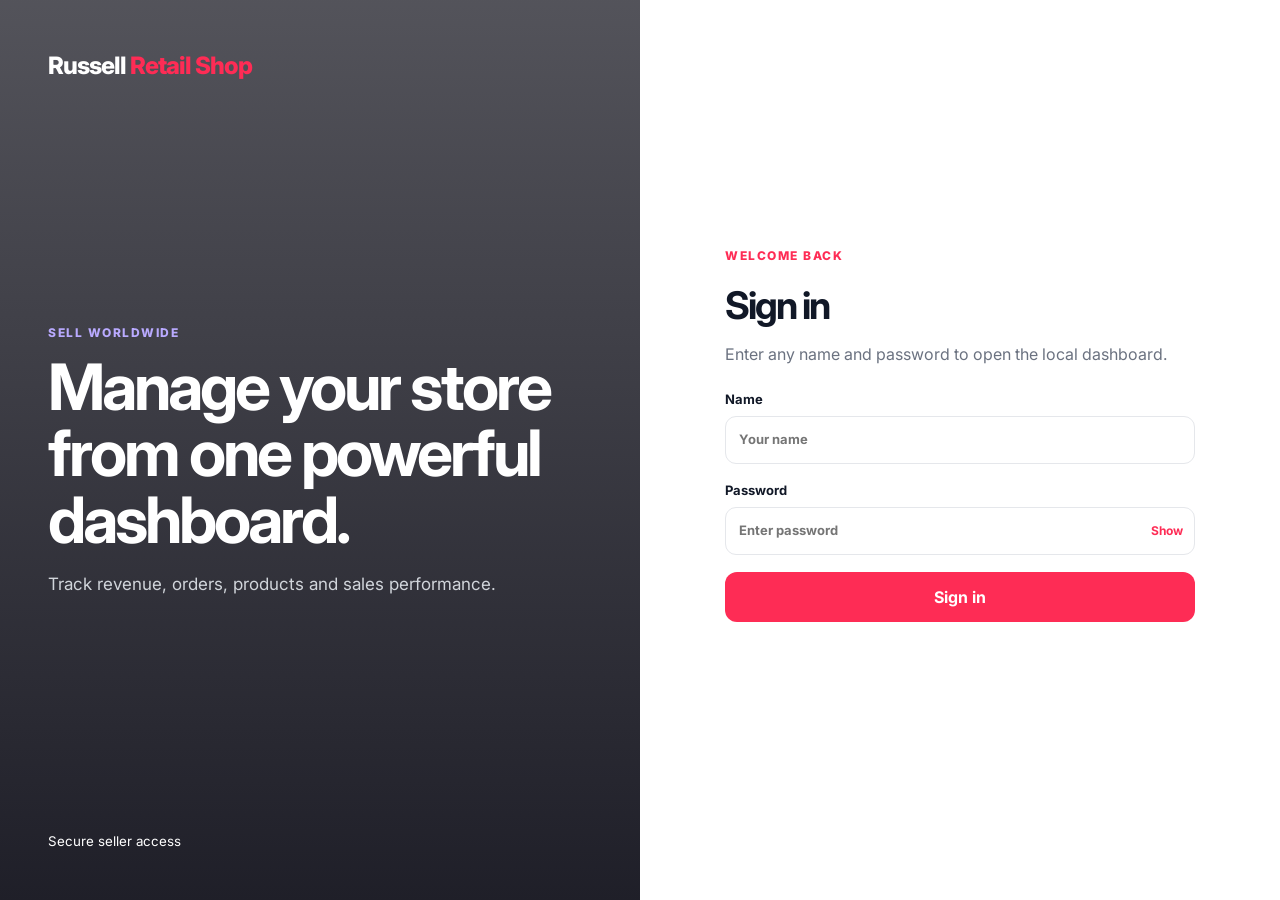
==== index.html @ dfdbfbf9 "Add files via upload" ====
<!DOCTYPE html>
<html lang="en">
<head>
  <meta charset="UTF-8" />
  <meta name="viewport" content="width=device-width, initial-scale=1.0" />
  <title>Login | Russell Retail Shop</title>
  <link rel="preconnect" href="https://fonts.googleapis.com">
  <link rel="preconnect" href="https://fonts.gstatic.com" crossorigin>
  <link href="https://fonts.googleapis.com/css2?family=Inter:wght@400;500;600;700;800&display=swap" rel="stylesheet">
  <link rel="stylesheet" href="styles.css" />
</head>
<body class="auth-page">
  <main class="auth-layout">
    <section class="auth-visual">
      <a href="index.html" class="logo logo-light">Russell <span>Retail Shop</span></a>
      <div>
        <span class="eyebrow eyebrow-light">SELL WORLDWIDE</span>
        <h1>Manage your store from one powerful dashboard.</h1>
        <p>Track revenue, orders, products and sales performance.</p>
      </div>
      <small>Secure seller access</small>
    </section>

    <section class="auth-form-wrap">
      <div class="auth-form-card">
        <div class="auth-heading">
          <span class="eyebrow">WELCOME BACK</span>
          <h2>Sign in</h2>
          <p>Enter any name and password to open the local dashboard.</p>
        </div>

        <form id="loginForm" class="auth-form">
          <label>
            Name
            <input type="text" id="loginName" placeholder="Your name" required />
          </label>
          <label>
            Password
            <div class="password-wrap">
              <input type="password" id="loginPassword" placeholder="Enter password" required />
              <button type="button" id="togglePassword">Show</button>
            </div>
          </label>
          <button type="submit" class="btn btn-primary btn-block">Sign in</button>
          <p class="form-message" id="loginMessage"></p>
        </form>
      </div>
    </section>
  </main>

  <script>
    const form = document.getElementById('loginForm');
    const nameInput = document.getElementById('loginName');
    const passwordInput = document.getElementById('loginPassword');
    const message = document.getElementById('loginMessage');
    const toggle = document.getElementById('togglePassword');

    toggle.addEventListener('click', () => {
      const showing = passwordInput.type === 'text';
      passwordInput.type = showing ? 'password' : 'text';
      toggle.textContent = showing ? 'Show' : 'Hide';
    });

    form.addEventListener('submit', event => {
      event.preventDefault();
      const name = nameInput.value.trim();
      if (!name || !passwordInput.value) return;

      localStorage.setItem('russellDashboardLoggedIn', 'true');
      localStorage.setItem('russellDashboardUser', JSON.stringify({ name }));

      message.textContent = 'Login successful. Opening dashboard...';
      message.className = 'form-message success';
      setTimeout(() => window.location.href = 'dashboard.html', 300);
    });
  </script>
</body>
</html>
---- styles.css ----
* {
  box-sizing: border-box;
  margin: 0;
  padding: 0;
}

:root {
  --bg: #f7f8fa;
  --surface: #ffffff;
  --text: #111827;
  --muted: #6b7280;
  --line: #e5e7eb;
  --primary: #FE2C55;
  --primary-dark: #E81E40;
  --dark: #000000;
  --success: #0f9f6e;
  --danger: #dc4c64;
  --warning: #f59e0b;
  --radius: 18px;
  --shadow: 0 20px 50px rgba(17, 24, 39, 0.08);
}

.icon {
  display: inline-flex;
  align-items: center;
  justify-content: center;
}

.icon svg {
  width: 1em;
  height: 1em;
  display: block;
}

html {
  scroll-behavior: smooth;
}

body {
  font-family: "Inter", sans-serif;
  color: var(--text);
  background: var(--bg);
  line-height: 1.5;
}

button,
input,
select {
  font: inherit;
}

button,
a {
  -webkit-tap-highlight-color: transparent;
}

button {
  cursor: pointer;
}

a {
  color: inherit;
  text-decoration: none;
}

img {
  max-width: 100%;
  display: block;
}

.container {
  width: min(1180px, calc(100% - 40px));
  margin-inline: auto;
}

.topbar {
  min-height: 40px;
  padding: 8px max(20px, calc((100% - 1180px) / 2));
  display: flex;
  align-items: center;
  justify-content: space-between;
  background: var(--dark);
  color: #fff;
  font-size: 12px;
}

.topbar-actions {
  display: flex;
  gap: 8px;
}

.topbar select {
  background: transparent;
  color: #fff;
  border: 0;
  outline: none;
}

.topbar select option {
  color: #111827;
}

.site-header {
  position: sticky;
  top: 0;
  z-index: 30;
  background: rgba(255,255,255,.96);
  backdrop-filter: blur(12px);
  border-bottom: 1px solid rgba(229,231,235,.8);
}

.navbar {
  min-height: 78px;
  display: flex;
  align-items: center;
  gap: 32px;
}

.logo {
  font-size: 24px;
  font-weight: 800;
  letter-spacing: -1px;
}

.logo span {
  color: var(--primary);
}

.nav-links {
  display: flex;
  align-items: center;
  gap: 28px;
  margin: auto;
}

.nav-links a {
  color: #4b5563;
  font-size: 14px;
  font-weight: 600;
  position: relative;
  padding: 8px 2px;
  transition: color .25s ease;
}

.nav-links a::after {
  content: "";
  position: absolute;
  left: 50%;
  bottom: 0;
  width: 0;
  height: 2px;
  border-radius: 99px;
  background: var(--primary);
  transform: translateX(-50%);
  transition: width .25s ease;
}

.nav-links a:hover,
.nav-links a.active {
  color: var(--primary);
}

.nav-links a:hover::after,
.nav-links a.active::after { width: 100%; }

.nav-section-reveal { animation: nav-section-reveal .55s ease both; }

@keyframes nav-section-reveal {
  from { opacity: .35; transform: translateY(18px); }
  to { opacity: 1; transform: translateY(0); }
}

@media (prefers-reduced-motion: reduce) {
  .nav-section-reveal { animation: none; }
}

.nav-actions {
  display: flex;
  align-items: center;
  gap: 12px;
}

.icon-btn,
.cart-btn,
.mobile-menu-btn {
  border: 0;
  background: transparent;
}

.icon-btn {
  font-size: 26px;
  display: flex;
  align-items: center;
  justify-content: center;
  width: 40px;
  height: 40px;
}

.icon-btn svg {
  width: 24px;
  height: 24px;
  stroke-width: 2;
}

.login-link {
  font-size: 14px;
  font-weight: 700;
}

.cart-btn {
  background: var(--text);
  color: #fff;
  padding: 10px 14px;
  border-radius: 10px;
  font-weight: 700;
}

.cart-btn span {
  background: var(--primary);
  padding: 2px 7px;
  border-radius: 999px;
  margin-left: 6px;
}

.user-section {
  display: flex;
  align-items: center;
}

.user-menu {
  position: relative;
}

.user-profile-btn {
  display: flex;
  align-items: center;
  gap: 10px;
  background: transparent;
  border: 2px solid var(--line);
  border-radius: 20px;
  padding: 8px 14px;
  cursor: pointer;
  transition: 0.25s ease;
  font-weight: 600;
  font-size: 14px;
}

.user-profile-btn:hover {
  border-color: var(--primary);
  color: var(--primary);
}

.user-avatar {
  display: flex;
  align-items: center;
  justify-content: center;
  width: 28px;
  height: 28px;
  border-radius: 50%;
  background: linear-gradient(135deg, #FE2C55, #E81E40);
  color: white;
  font-weight: 700;
  font-size: 12px;
}

.user-name {
  max-width: 100px;
  overflow: hidden;
  text-overflow: ellipsis;
  white-space: nowrap;
}

.user-dropdown {
  position: absolute;
  top: calc(100% + 8px);
  right: 0;
  background: white;
  border: 1px solid var(--line);
  border-radius: 12px;
  overflow: hidden;
  min-width: 160px;
  box-shadow: 0 10px 30px rgba(17, 24, 39, 0.1);
  display: none;
  z-index: 1000;
}

.user-dropdown.active {
  display: flex;
  flex-direction: column;
}

.user-link {
  padding: 12px 16px;
  color: var(--text);
  text-decoration: none;
  transition: 0.2s ease;
  border-bottom: 1px solid var(--line);
  font-size: 14px;
}

.user-link:last-child {
  border-bottom: none;
}

.user-link:hover {
  background: var(--bg);
  color: var(--primary);
}

.welcome-banner {
  background: linear-gradient(135deg, #FE2C55 0%, #E81E40 100%);
  padding: 16px 0;
  margin-bottom: 0;
  position: relative;
}

.welcome-content {
  display: flex;
  align-items: center;
  justify-content: space-between;
  gap: 20px;
}

.welcome-text {
  display: flex;
  align-items: center;
  gap: 16px;
  color: white;
}

.welcome-icon {
  font-size: 28px;
  display: flex;
  align-items: center;
}

.welcome-message {
  font-weight: 600;
  font-size: 16px;
  margin: 0;
}

.welcome-message strong {
  color: white;
}

.welcome-subtitle {
  font-size: 13px;
  opacity: 0.9;
  margin: 4px 0 0 0;
}

.welcome-close {
  background: rgba(255, 255, 255, 0.2);
  color: white;
  border: none;
  width: 32px;
  height: 32px;
  border-radius: 50%;
  cursor: pointer;
  font-size: 20px;
  transition: 0.2s ease;
  display: flex;
  align-items: center;
  justify-content: center;
  flex-shrink: 0;
}

.welcome-close:hover {
  background: rgba(255, 255, 255, 0.3);
}

.mobile-menu-btn {
  display: none;
  font-size: 24px;
  align-items: center;
  justify-content: center;
  width: 44px;
  height: 44px;
  color: var(--text);
  border-radius: 10px;
  cursor: pointer;
}

.mobile-menu-btn:hover,
.mobile-menu-btn:focus-visible {
  background: var(--surface-muted);
}

.mobile-menu-btn svg {
  width: 26px;
  height: 26px;
}

.search-panel {
  display: none;
  padding-bottom: 16px;
}

.search-panel.active {
  display: block;
}

.search-panel input {
  width: 100%;
  padding: 14px 16px;
  border: 1px solid var(--line);
  border-radius: 12px;
  outline: none;
}

.hero {
  padding: 72px 0;
  background:
    radial-gradient(circle at 15% 20%, rgba(91,61,245,.12), transparent 30%),
    linear-gradient(180deg, #fff, #f7f8fa);
}

.hero-grid {
  display: grid;
  grid-template-columns: 1fr .95fr;
  align-items: center;
  gap: 64px;
}

.eyebrow {
  display: inline-block;
  color: var(--primary);
  font-size: 12px;
  letter-spacing: 1.5px;
  font-weight: 800;
  margin-bottom: 12px;
}

.hero h1 {
  font-size: clamp(44px, 6vw, 72px);
  line-height: 1.02;
  letter-spacing: -4px;
  margin-bottom: 22px;
}

.hero-copy > p {
  color: var(--muted);
  font-size: 18px;
  max-width: 620px;
}

.hero-actions {
  display: flex;
  gap: 12px;
  margin: 30px 0;
}

.btn {
  border: 0;
  padding: 13px 18px;
  border-radius: 12px;
  font-weight: 700;
  display: inline-flex;
  justify-content: center;
  align-items: center;
}

.btn-primary {
  background: var(--primary);
  color: #fff;
}

.btn-primary:hover {
  background: var(--primary-dark);
}

.btn-secondary {
  background: #fff;
  border: 1px solid var(--line);
}

.btn-block {
  width: 100%;
}

.hero-stats {
  display: flex;
  gap: 32px;
  margin-top: 34px;
}

.hero-stats div {
  display: flex;
  flex-direction: column;
}

.hero-stats strong {
  font-size: 20px;
}

.hero-stats span {
  color: var(--muted);
  font-size: 12px;
}

.hero-card {
  position: relative;
  border-radius: 28px;
  overflow: hidden;
  box-shadow: var(--shadow);
  min-height: 520px;
  background: #ddd;
}

.hero-card img {
  width: 100%;
  height: 100%;
  min-height: 520px;
  object-fit: cover;
}

.hero-badge {
  position: absolute;
  top: 20px;
  left: 20px;
  z-index: 2;
  background: #fff;
  padding: 10px 14px;
  border-radius: 999px;
  font-size: 13px;
  font-weight: 800;
}

.floating-card {
  position: absolute;
  right: 20px;
  bottom: 20px;
  background: rgba(17,17,27,.9);
  backdrop-filter: blur(10px);
  color: #fff;
  border-radius: 16px;
  padding: 14px 18px;
  display: flex;
  flex-direction: column;
}

.floating-card span {
  color: #d1d5db;
  font-size: 11px;
}

.trust-strip {
  background: #fff;
  border-block: 1px solid var(--line);
}

.trust-grid {
  display: grid;
  grid-template-columns: repeat(4,1fr);
}

.trust-grid > div {
  padding: 28px 20px;
  display: grid;
  grid-template-columns: auto 1fr;
  column-gap: 12px;
}

.trust-grid > div:not(:last-child) {
  border-right: 1px solid var(--line);
}

.trust-grid span {
  grid-row: span 2;
  font-size: 22px;
  color: var(--primary);
}

.trust-grid strong {
  font-size: 14px;
}

.trust-grid small {
  color: var(--muted);
}

.section {
  padding-block: 84px;
}

.section-heading {
  display: flex;
  justify-content: space-between;
  align-items: end;
  gap: 30px;
  margin-bottom: 34px;
}

.section-heading h2,
.section-heading h1,
.newsletter h2 {
  font-size: clamp(30px,4vw,44px);
  letter-spacing: -2px;
}

.section-heading > p {
  color: var(--muted);
  max-width: 480px;
}

.category-grid {
  display: grid;
  grid-template-columns: repeat(auto-fit, minmax(200px, 1fr));
  gap: 16px;
}

.category-card {
  border: 1px solid var(--line);
  background: #fff;
  padding: 26px;
  border-radius: var(--radius);
  text-align: left;
  transition: .25s ease;
}

.category-card:hover {
  transform: translateY(-5px);
  border-color: var(--primary);
  box-shadow: var(--shadow);
}

.category-icon {
  display: grid;
  place-items: center;
  width: 50px;
  height: 50px;
  background: #f1efff;
  border-radius: 14px;
  font-size: 24px;
  margin-bottom: 18px;
}

.category-icon svg {
  width: 28px;
  height: 28px;
  color: var(--primary);
  stroke-width: 1.5;
}

.category-card strong,
.category-card small {
  display: block;
}

.category-card small {
  color: var(--muted);
  margin-top: 4px;
}

.products-section {
  background: #fff;
}

.seller-showcase {
  background: #f7f8fa;
}

.resale-showcase {
  background: #fff4f7;
}

.seller-grid {
  display: grid;
  grid-template-columns: repeat(6, 1fr);
  gap: 14px;
}

.seller-card {
  background: #fff;
  border: 1px solid var(--line);
  border-radius: 16px;
  padding: 18px 14px;
  text-align: center;
}

.seller-rank {
  display: inline-grid;
  place-items: center;
  width: 27px;
  height: 27px;
  border-radius: 50%;
  background: #f1efff;
  color: var(--primary);
  font-size: 11px;
  font-weight: 800;
}

.seller-avatar {
  display: grid;
  place-items: center;
  width: 52px;
  height: 52px;
  margin: 10px auto;
  border-radius: 50%;
  background: var(--text);
  color: #fff;
  font-size: 17px;
  font-weight: 800;
}

.seller-card strong,
.seller-card small {
  display: block;
}

.seller-card small {
  color: var(--muted);
  margin-top: 5px;
  font-size: 11px;
}

.seller-card b {
  display: block;
  color: var(--primary);
  font-size: 14px;
  margin-top: 9px;
}

@media (max-width: 980px) {
  .seller-grid { grid-template-columns: repeat(3, 1fr); }
}

@media (max-width: 560px) {
  .seller-grid { grid-template-columns: repeat(2, 1fr); }
}

.filter-row {
  display: flex;
  flex-wrap: wrap;
  gap: 8px;
}

.filter-btn {
  border: 1px solid var(--line);
  background: #fff;
  border-radius: 999px;
  padding: 8px 12px;
  font-size: 12px;
  font-weight: 700;
}

.filter-btn.active {
  background: var(--text);
  color: #fff;
  border-color: var(--text);
}

.product-grid {
  display: grid;
  grid-template-columns: repeat(4,1fr);
  gap: 22px;
}

.product-card {
  background: #fff;
  border: 1px solid var(--line);
  border-radius: 18px;
  overflow: hidden;
  transition: .25s ease;
}

.product-card:hover {
  transform: translateY(-4px);
  box-shadow: var(--shadow);
}

.product-image {
  aspect-ratio: 1 / .85;
  background: #f3f4f6;
  position: relative;
  overflow: hidden;
}

.product-image img {
  width: 100%;
  height: 100%;
  object-fit: contain;
  padding: 10px;
}

.product-badge {
  position: absolute;
  left: 12px;
  top: 12px;
  background: var(--primary);
  color: #fff;
  padding: 5px 9px;
  border-radius: 999px;
  font-size: 10px;
  font-weight: 800;
}

.wishlist-btn {
  position: absolute;
  right: 12px;
  top: 12px;
  width: 34px;
  height: 34px;
  border-radius: 50%;
  border: 0;
  background: rgba(255,255,255,.92);
  font-size: 17px;
}

.product-content {
  padding: 18px;
}

.product-category {
  color: var(--primary);
  text-transform: uppercase;
  font-size: 10px;
  font-weight: 800;
  letter-spacing: 1px;
}

.product-content h3 {
  margin: 7px 0;
  font-size: 16px;
}

.rating {
  color: var(--warning);
  font-size: 13px;
}

.rating span {
  color: var(--muted);
}

.product-bottom {
  display: flex;
  align-items: center;
  justify-content: space-between;
  margin-top: 14px;
}

.product-price {
  font-size: 18px;
  font-weight: 800;
}

.product-price del, .details-price del { color: var(--muted); font-size: .78em; font-weight: 500; margin-right: 4px; }
.product-price strong, .details-price { color: #16834b; }

.add-cart-btn {
  border: 0;
  background: var(--text);
  color: #fff;
  width: 38px;
  height: 38px;
  border-radius: 11px;
  font-size: 20px;
}

.empty-state {
  display: none;
  text-align: center;
  padding: 60px 20px;
}

.empty-state p {
  color: var(--muted);
}

.details-card { position: relative; max-width: 760px; }
.details-close { position: absolute; right: 18px; top: 12px; border: 0; background: #fff; font-size: 30px; z-index: 1; }
#productDetailsContent { display: grid; grid-template-columns: 1fr 1fr; gap: 26px; align-items: center; }
.details-image { width: 100%; aspect-ratio: 1; object-fit: contain; padding: 10px; background: #f3f4f6; border-radius: 14px; }
.details-copy h2 { margin: 8px 0; }
.details-copy p { color: var(--muted); line-height: 1.6; }
.details-price { display: block; font-size: 24px; margin: 18px 0 8px; }
.bulk-note { font-size: 13px; color: var(--primary) !important; font-weight: 700; }
.quantity-label { display: grid; gap: 7px; font-weight: 700; margin: 18px 0; }
.quantity-label input { width: 100%; padding: 12px; border: 1px solid var(--line); border-radius: 10px; font: inherit; }

.promo-grid {
  display: grid;
  grid-template-columns: repeat(auto-fit, minmax(300px, 1fr));
  gap: 22px;
}

.promo-card {
  min-height: 300px;
  border-radius: 26px;
  padding: 42px;
  display: flex;
  align-items: center;
  overflow: hidden;
  position: relative;
}

.promo-card span {
  font-size: 11px;
  letter-spacing: 1px;
  font-weight: 800;
}

.promo-card h3 {
  font-size: 32px;
  margin: 12px 0;
}

.promo-card p {
  max-width: 390px;
  margin-bottom: 18px;
}

.promo-card a {
  font-weight: 800;
}

.promo-dark {
  color: #fff;
  background:
    linear-gradient(90deg,rgba(17,17,27,.98),rgba(17,17,27,.65)),
    url("https://images.unsplash.com/photo-1498049794561-7780e7231661?auto=format&fit=crop&w=1000&q=80") center/cover;
}

.promo-light {
  background:
    linear-gradient(90deg,rgba(255,244,248,.98),rgba(255,244,248,.5)),
    url("https://images.unsplash.com/photo-1596462502278-27bfdc403348?auto=format&fit=crop&w=1000&q=80") center/cover;
}

.newsletter {
  background: var(--dark);
  color: #fff;
  border-radius: 28px;
  padding: 54px;
  display: flex;
  justify-content: space-between;
  align-items: center;
  gap: 40px;
}

.newsletter p {
  color: #c4c7cf;
  margin-top: 10px;
}

.newsletter form {
  display: flex;
  gap: 10px;
  width: min(480px,100%);
}

.newsletter input {
  flex: 1;
  min-width: 0;
  border: 0;
  border-radius: 12px;
  padding: 14px;
  outline: none;
}

.footer {
  background: #fff;
  border-top: 1px solid var(--line);
  padding: 60px 0 24px;
}

.footer-grid {
  display: grid;
  grid-template-columns: 1.7fr repeat(3,1fr);
  gap: 40px;
}

.footer-logo {
  display: inline-block;
  margin-bottom: 10px;
}

.footer p {
  color: var(--muted);
}

.footer h4 {
  margin-bottom: 14px;
}

.footer-grid div:not(:first-child) {
  display: flex;
  flex-direction: column;
  gap: 10px;
  font-size: 14px;
  color: var(--muted);
}

.footer-bottom {
  margin-top: 48px;
  padding-top: 20px;
  border-top: 1px solid var(--line);
  display: flex;
  justify-content: space-between;
  font-size: 13px;
}

.cart-drawer {
  position: fixed;
  right: -430px;
  top: 0;
  width: min(420px,100%);
  height: 100dvh;
  background: #fff;
  z-index: 60;
  box-shadow: -20px 0 60px rgba(0,0,0,.15);
  display: flex;
  flex-direction: column;
  transition: .3s ease;
}

.cart-drawer.active {
  right: 0;
}

.overlay,
.dashboard-overlay {
  position: fixed;
  inset: 0;
  background: rgba(17,24,39,.46);
  z-index: 50;
  display: none;
}

.overlay.active,
.dashboard-overlay.active {
  display: block;
}

.cart-header,
.cart-footer {
  padding: 22px;
  border-bottom: 1px solid var(--line);
}

.cart-header {
  display: flex;
  justify-content: space-between;
}

.cart-header p {
  color: var(--muted);
  font-size: 13px;
}

.close-btn {
  border: 0;
  background: transparent;
  font-size: 30px;
}

.cart-items {
  flex: 1;
  overflow: auto;
  padding: 18px;
}

.cart-item {
  display: grid;
  grid-template-columns: 68px 1fr auto;
  gap: 12px;
  padding: 12px 0;
  border-bottom: 1px solid var(--line);
}

.cart-item img {
  width: 68px;
  height: 68px;
  border-radius: 10px;
  object-fit: contain;
  background: #f3f4f6;
}

.cart-item h4 {
  font-size: 13px;
}

.cart-item small {
  color: var(--muted);
}

.qty-controls {
  display: flex;
  gap: 7px;
  align-items: center;
  margin-top: 7px;
}

.qty-controls button {
  width: 24px;
  height: 24px;
  border: 1px solid var(--line);
  background: #fff;
  border-radius: 6px;
}

.remove-item {
  border: 0;
  background: transparent;
  color: var(--danger);
  font-size: 12px;
}

.cart-total {
  display: flex;
  justify-content: space-between;
  margin-bottom: 14px;
}

.empty-cart {
  text-align: center;
  padding: 60px 10px;
  color: var(--muted);
}

.toast {
  position: fixed;
  bottom: 24px;
  left: 50%;
  transform: translate(-50%,30px);
  opacity: 0;
  background: var(--dark);
  color: #fff;
  padding: 12px 18px;
  border-radius: 12px;
  z-index: 100;
  transition: .25s;
  pointer-events: none;
  font-size: 13px;
}

.toast.show {
  opacity: 1;
  transform: translate(-50%,0);
}

.toast.checkout-toast {
  width: min(92vw, 520px);
  padding: 18px 24px;
  border: 2px solid #fff;
  background: #a62b1f;
  box-shadow: 0 14px 36px rgba(103, 19, 13, .35);
  font-size: 16px;
  font-weight: 800;
  line-height: 1.45;
  text-align: center;
}

/* Auth */
.auth-page {
  background: #fff;
}

.auth-layout {
  min-height: 100dvh;
  display: grid;
  grid-template-columns: 1fr 1fr;
}

.auth-visual {
  padding: 48px;
  background:
    linear-gradient(180deg,rgba(17,17,27,.72),rgba(17,17,27,.94)),
    url("https://images.unsplash.com/photo-1556742049-0cfed4f6a45d?auto=format&fit=crop&w=1200&q=80") center/cover;
  color: #fff;
  display: flex;
  flex-direction: column;
  justify-content: space-between;
}

.logo-light {
  color: #fff;
}

.eyebrow-light {
  color: #b9aaff;
}

.auth-visual h1 {
  font-size: clamp(40px,5vw,68px);
  max-width: 650px;
  line-height: 1.04;
  letter-spacing: -3px;
}

.auth-visual p {
  color: #d1d5db;
  max-width: 580px;
  margin-top: 18px;
  font-size: 17px;
}

.auth-form-wrap {
  display: grid;
  place-items: center;
  padding: 40px;
}

.auth-form-card {
  width: min(470px,100%);
}

.back-link {
  color: var(--muted);
  font-size: 13px;
  font-weight: 600;
}

.auth-tabs {
  display: flex;
  gap: 8px;
  margin-bottom: 32px;
  border-bottom: 2px solid var(--line);
}

.auth-tab {
  flex: 1;
  padding: 14px 0;
  border: none;
  background: transparent;
  color: var(--muted);
  font-weight: 600;
  font-size: 14px;
  cursor: pointer;
  border-bottom: 3px solid transparent;
  margin-bottom: -2px;
  transition: 0.25s ease;
}

.auth-tab.active {
  color: var(--primary);
  border-bottom-color: var(--primary);
}

.auth-tab:hover:not(.active) {
  color: var(--text);
}

.auth-tab-content {
  display: none;
}

.auth-tab-content.active {
  display: block;
  animation: fadeIn 0.3s ease;
}

@keyframes fadeIn {
  from {
    opacity: 0;
    transform: translateY(-10px);
  }
  to {
    opacity: 1;
    transform: translateY(0);
  }
}

.auth-heading {
  margin: 0 0 24px;
}

.auth-heading h2 {
  font-size: 38px;
  letter-spacing: -2px;
}

.auth-heading p {
  color: var(--muted);
  margin-top: 8px;
}

.demo-box {
  background: #f1efff;
  border: 1px solid #dcd5ff;
  border-radius: 14px;
  padding: 14px;
  display: flex;
  flex-direction: column;
  color: #4c3aa8;
  margin-bottom: 22px;
  font-size: 13px;
}

.auth-form {
  display: grid;
  gap: 17px;
}

.auth-form label,
.modal-form label {
  display: grid;
  gap: 7px;
  font-size: 13px;
  font-weight: 700;
}

.auth-form input,
.modal-form input,
.modal-form select,
.toolbar-actions select {
  width: 100%;
  border: 1px solid var(--line);
  border-radius: 11px;
  padding: 13px;
  outline: none;
  background: #fff;
}

.password-wrap {
  position: relative;
}

.password-wrap button {
  position: absolute;
  right: 12px;
  top: 50%;
  transform: translateY(-50%);
  border: 0;
  background: transparent;
  color: var(--primary);
  font-size: 12px;
  font-weight: 700;
}

.form-row {
  display: flex;
  justify-content: space-between;
  font-size: 12px;
}

.checkbox-label {
  display: flex !important;
  grid-template-columns: auto 1fr;
  align-items: center;
}

.checkbox-label input {
  width: auto;
}

.form-row a {
  color: var(--primary);
  font-weight: 700;
}

.form-message {
  text-align: center;
  min-height: 20px;
  font-size: 13px;
}

.form-message.success { color: var(--success); }
.form-message.error { color: var(--danger); }

/* Dashboard */
.dashboard-body {
  background: #f4f5f7;
  overflow-x: hidden;
}

.dashboard-shell {
  min-height: 100dvh;
}

.sidebar {
  position: fixed;
  inset: 0 auto 0 0;
  width: 270px;
  background: var(--dark);
  color: #fff;
  padding: 26px 18px;
  display: flex;
  flex-direction: column;
  z-index: 70;
}

.sidebar-top {
  display: flex;
  align-items: center;
  justify-content: space-between;
  padding: 0 10px 24px;
}

.sidebar-close {
  display: none;
  border: 0;
  background: transparent;
  color: #fff;
  font-size: 26px;
}

.sidebar-nav {
  display: grid;
  gap: 6px;
}

.sidebar-nav a {
  display: flex;
  align-items: center;
  gap: 12px;
  padding: 12px 14px;
  border-radius: 11px;
  color: #b7bbc5;
  font-size: 14px;
  font-weight: 600;
}

.sidebar-nav a:hover,
.sidebar-nav a.active {
  background: #272735;
  color: #fff;
}

.sidebar-nav a span {
  font-size: 17px;
  display: flex;
  align-items: center;
  justify-content: center;
  width: 24px;
  height: 24px;
}

.sidebar-nav a span svg {
  width: 20px;
  height: 20px;
  stroke-width: 1.5;
}

.sidebar-nav a small {
  margin-left: auto;
  background: var(--primary);
  color: #fff;
  border-radius: 999px;
  padding: 2px 7px;
}

.sidebar-promo {
  margin-top: auto;
  background: linear-gradient(145deg,#4d32d5,#765cfb);
  padding: 18px;
  border-radius: 16px;
}

.sidebar-promo p {
  color: #ded8ff;
  font-size: 12px;
  margin: 8px 0 14px;
}

.sidebar-promo button {
  border: 0;
  background: #fff;
  color: var(--primary);
  border-radius: 8px;
  padding: 8px 10px;
  font-weight: 700;
  font-size: 12px;
}

.logout-btn {
  border: 0;
  background: transparent;
  color: #b7bbc5;
  text-align: left;
  padding: 18px 12px 0;
  font-weight: 600;
  display: flex;
  align-items: center;
  gap: 8px;
}

.logout-btn svg {
  width: 20px;
  height: 20px;
  stroke-width: 1.5;
}

.dashboard-main {
  margin-left: 270px;
}

.dashboard-header {
  height: 84px;
  padding: 0 30px;
  border-bottom: 1px solid var(--line);
  background: #fff;
  display: flex;
  align-items: center;
  justify-content: space-between;
  position: sticky;
  top: 0;
  z-index: 20;
}

.header-left {
  display: flex;
  align-items: center;
  gap: 15px;
}

.header-left h1 {
  font-size: 20px;
}

.header-left p {
  color: var(--muted);
  font-size: 12px;
}

.sidebar-toggle {
  display: none;
  border: 0;
  background: transparent;
  font-size: 24px;
  padding: 8px;
  width: 40px;
  height: 40px;
  align-items: center;
  justify-content: center;
}

.sidebar-toggle svg {
  width: 24px;
  height: 24px;
  stroke-width: 2;
}

.dashboard-actions {
  display: flex;
  align-items: center;
  gap: 20px;
  position: relative;
}

.notification-btn {
  border: 1px solid var(--line);
  background: #fff;
  width: 40px;
  height: 40px;
  border-radius: 11px;
  position: relative;
  display: flex;
  align-items: center;
  justify-content: center;
}

.notification-btn svg {
  width: 20px;
  height: 20px;
  color: var(--text);
  stroke-width: 2;
}

.notification-btn span {
  width: 7px;
  height: 7px;
  border-radius: 50%;
  background: var(--danger);
  position: absolute;
  right: 8px;
  top: 7px;
}

.notifications-panel {
  background: #fff;
  border: 1px solid var(--line);
  border-radius: 14px;
  box-shadow: 0 16px 34px rgba(15, 23, 42, .14);
  padding: 16px;
  position: absolute;
  right: 74px;
  top: 58px;
  width: 300px;
  z-index: 20;
}

.notification-item {
  border-top: 1px solid var(--line);
  margin-top: 12px;
  padding-top: 12px;
}

.notification-item.unread {
  border-left: 3px solid var(--primary);
  padding-left: 9px;
}

.notification-item p,
.notification-item small,
.notification-empty {
  color: var(--muted);
  display: block;
  font-size: 12px;
  margin: 4px 0 0;
}

.profile-chip {
  display: flex;
  align-items: center;
  gap: 10px;
}

.avatar {
  width: 40px;
  height: 40px;
  border-radius: 12px;
  background: #e6e0ff;
  color: var(--primary);
  display: grid;
  place-items: center;
  font-weight: 800;
}

.profile-chip div:last-child {
  display: flex;
  flex-direction: column;
}

.profile-chip strong {
  font-size: 13px;
}

.profile-chip small {
  color: var(--muted);
}

.dashboard-content {
  padding: 30px;
}

.dashboard-toolbar {
  display: flex;
  justify-content: space-between;
  align-items: end;
  margin-bottom: 24px;
}

.dashboard-toolbar h2 {
  font-size: 30px;
  letter-spacing: -1px;
}

.toolbar-actions {
  display: flex;
  gap: 10px;
}

.toolbar-actions select {
  width: auto;
}

.metric-grid {
  display: grid;
  grid-template-columns: repeat(4,1fr);
  gap: 16px;
}

.metric-card,
.dashboard-card {
  background: #fff;
  border: 1px solid var(--line);
  border-radius: 16px;
}

.metric-card {
  padding: 20px;
}

.metric-top {
  display: flex;
  justify-content: space-between;
  align-items: center;
}

.metric-icon {
  width: 42px;
  height: 42px;
  display: grid;
  place-items: center;
  background: #f1efff;
  border-radius: 12px;
  font-size: 20px;
}

.metric-icon svg {
  width: 24px;
  height: 24px;
  color: var(--primary);
  stroke-width: 1.5;
}
  border-radius: 12px;
}

.metric-top small {
  font-weight: 800;
}

.positive { color: var(--success); }
.negative { color: var(--danger); }

.metric-card p {
  color: var(--muted);
  font-size: 13px;
  margin-top: 18px;
}

.metric-card h3 {
  font-size: 29px;
  letter-spacing: -1px;
  margin: 3px 0;
}

.metric-card > span {
  color: #9ca3af;
  font-size: 11px;
}

.dashboard-grid-main {
  display: grid;
  grid-template-columns: 1.6fr 1fr;
  gap: 16px;
  margin-top: 16px;
}

.metric-grid > *,
.dashboard-grid-main > *,
.dashboard-grid-bottom > * {
  min-width: 0;
}

.dashboard-card {
  padding: 20px;
}

.card-heading {
  display: flex;
  justify-content: space-between;
  align-items: start;
  margin-bottom: 20px;
}

.card-heading h3 {
  font-size: 16px;
}

.card-heading p {
  font-size: 12px;
  color: var(--muted);
}

.chart-legend {
  font-size: 11px;
  color: var(--muted);
  display: flex;
  align-items: center;
  gap: 7px;
}

.chart-legend span {
  width: 9px;
  height: 9px;
  border-radius: 50%;
  background: var(--primary);
}

.chart-wrap {
  display: grid;
  grid-template-columns: 40px 1fr;
  height: 260px;
}

.y-axis {
  display: flex;
  flex-direction: column;
  justify-content: space-between;
  color: #9ca3af;
  font-size: 10px;
  padding-bottom: 20px;
}

.bar-chart {
  display: flex;
  align-items: flex-end;
  justify-content: space-around;
  gap: 10px;
  border-left: 1px solid var(--line);
  border-bottom: 1px solid var(--line);
  padding: 20px 12px 0;
  background: repeating-linear-gradient(
    to bottom,
    transparent,
    transparent 58px,
    #f1f2f4 59px
  );
}

.bar-group {
  height: 100%;
  flex: 1;
  display: flex;
  flex-direction: column;
  justify-content: flex-end;
  align-items: center;
  gap: 8px;
}

.bar {
  width: min(32px,80%);
  background: linear-gradient(180deg,#765cfb,#4d32d5);
  border-radius: 8px 8px 2px 2px;
  transition: .3s;
}

.bar:hover {
  opacity: .8;
}

.bar-group small {
  font-size: 10px;
  color: var(--muted);
}

.country-list {
  display: grid;
  gap: 18px;
}

.country-row {
  display: grid;
  grid-template-columns: 1fr auto;
  align-items: center;
  gap: 16px;
}

.country-row > div {
  display: flex;
  align-items: center;
  gap: 10px;
}

.country-row > div:last-child {
  align-items: flex-end;
  flex-direction: column;
}

.country-row strong {
  font-size: 12px;
}

.country-row small {
  color: var(--muted);
  display: block;
  font-size: 10px;
}

.flag {
  font-size: 24px;
  align-items: center;
  display: inline-flex;
  height: 32px;
  justify-content: center;
  overflow: hidden;
  width: 42px;
}

.flag img {
  display: block;
  height: 28px;
  object-fit: cover;
  width: 42px;
}

.country-select-wrap {
  align-items: center;
  display: flex;
  gap: 7px;
}

.country-select-flag {
  border-radius: 3px;
  height: 20px;
  object-fit: cover;
  width: 30px;
}

.progress {
  width: 90px;
  height: 4px;
  background: #eee;
  border-radius: 999px;
  overflow: hidden;
}

.progress i {
  display: block;
  height: 100%;
  background: var(--primary);
}

.text-btn {
  border: 0;
  background: transparent;
  color: var(--primary);
  font-size: 12px;
  font-weight: 800;
}

.dashboard-grid-bottom {
  display: grid;
  grid-template-columns: 1.55fr .75fr;
  gap: 16px;
  margin-top: 16px;
}

.table-wrap {
  max-width: 100%;
  min-width: 0;
  overflow-x: auto;
  overscroll-behavior-x: contain;
  -webkit-overflow-scrolling: touch;
}

table {
  width: 100%;
  border-collapse: collapse;
  min-width: 700px;
}

th,
td {
  padding: 13px 10px;
  border-bottom: 1px solid var(--line);
  text-align: left;
  font-size: 12px;
}

th {
  color: var(--muted);
  font-size: 10px;
  text-transform: uppercase;
}

.status {
  padding: 5px 8px;
  border-radius: 999px;
  font-size: 10px;
  font-weight: 800;
}

.status.completed { color: #0f7f5e; background: #e7f8f2; }
.status.processing { color: #a25a00; background: #fff2dc; }
.status.shipped { color: #3858b8; background: #e9efff; }

.top-product {
  display: grid;
  grid-template-columns: 48px 1fr auto;
  gap: 10px;
  align-items: center;
  padding: 10px 0;
  border-bottom: 1px solid var(--line);
}

.top-product img {
  width: 48px;
  height: 48px;
  object-fit: cover;
  border-radius: 10px;
}

.top-product strong {
  font-size: 12px;
}

.top-product small {
  display: block;
  color: var(--muted);
  font-size: 10px;
}

.listing-action {
  min-width: 88px;
  min-height: 36px;
  border: 1px solid var(--line);
  border-radius: 8px;
  background: #fff;
  color: var(--text);
  cursor: pointer;
  display: inline-flex;
  align-items: center;
  justify-content: center;
  font-size: 11px;
  padding: 7px 9px;
  white-space: nowrap;
}

.listing-action-danger { color: #b42318; }

.analytics-panel {
  margin-top: 16px;
}

.analytics-period {
  color: rgb(79, 70, 229);
  background: rgb(238, 236, 255);
  border-radius: 999px;
  font-size: 11px;
  font-weight: 800;
  padding: 7px 10px;
}

.analytics-summary {
  display: grid;
  grid-template-columns: repeat(3, 1fr);
  gap: 12px;
  margin-bottom: 18px;
}

.analytics-summary > div {
  background: rgb(247, 248, 255);
  border: 1px solid rgb(226, 232, 255);
  border-radius: 12px;
  padding: 14px;
}

.analytics-summary span {
  color: rgb(100, 116, 139);
  display: block;
  font-size: 11px;
  font-weight: 700;
  margin-bottom: 5px;
}

.analytics-summary strong {
  color: rgb(30, 41, 59);
  font-size: 18px;
}

.line-chart-shell {
  background: linear-gradient(135deg, rgb(249, 250, 255), rgb(255, 255, 255));
  border: 1px solid rgb(226, 232, 255);
  border-radius: 14px;
  overflow: hidden;
  padding: 10px;
}

.analytics-line-chart {
  display: block;
  height: auto;
  min-height: 260px;
  width: 100%;
}

.analytics-grid-line {
  stroke: rgb(226, 232, 240);
  stroke-width: 1;
}

.analytics-axis-label {
  fill: rgb(100, 116, 139);
  font-family: Inter, sans-serif;
  font-size: 11px;
}

.analytics-area {
  fill: url(#analyticsAreaFill);
}

.analytics-trend-line {
  fill: none;
  stroke: rgb(79, 70, 229);
  stroke-linecap: round;
  stroke-linejoin: round;
  stroke-width: 4;
}

.analytics-point {
  fill: rgb(236, 72, 153);
  stroke: rgb(255, 255, 255);
  stroke-width: 3;
}

.modal {
  position: fixed;
  inset: 0;
  background: rgba(17,24,39,.5);
  z-index: 100;
  display: none;
  place-items: center;
  padding: 20px;
}

.modal.active {
  display: grid;
}

.modal-card {
  width: min(560px,100%);
  background: #fff;
  border-radius: 20px;
  padding: 24px;
}

.modal-header {
  display: flex;
  justify-content: space-between;
  align-items: start;
  margin-bottom: 22px;
}

.modal-header button {
  border: 0;
  background: transparent;
  font-size: 28px;
}

.modal-form {
  display: grid;
  gap: 16px;
}

.payment-card {
  max-width: 480px;
  max-height: min(720px, calc(100vh - 32px));
  overflow-y: auto;
}

.payment-summary {
  display: flex;
  justify-content: space-between;
  align-items: center;
  padding: 14px 16px;
  margin-bottom: 18px;
  border-radius: 12px;
  background: #f7f8fa;
}

.payment-summary strong {
  font-size: 20px;
}

.payment-note {
  margin: 0;
  color: var(--muted);
  font-size: 12px;
  line-height: 1.5;
}

.crypto-address-row { display: flex; gap: 8px; align-items: center; }
.crypto-address-row code { flex: 1; overflow: hidden; text-overflow: ellipsis; white-space: nowrap; padding: 11px 12px; border: 1px solid var(--line); border-radius: 10px; background: var(--surface-muted); }
.copy-address-btn { white-space: nowrap; }
.upload-preview { display: flex; align-items: center; gap: 10px; padding: 8px; border: 1px solid var(--line); border-radius: 10px; font-size: .85rem; }
.upload-preview img { width: 58px; height: 58px; object-fit: cover; border-radius: 7px; }

.form-grid {
  display: grid;
  grid-template-columns: 1fr 1fr;
  gap: 14px;
}

@media (max-width: 1050px) {
  .product-grid,
  .category-grid {
    grid-template-columns: repeat(3,1fr);
  }
  .metric-grid {
    grid-template-columns: repeat(2,1fr);
  }
  .dashboard-grid-main,
  .dashboard-grid-bottom {
    grid-template-columns: 1fr;
  }
}

@media (max-width: 600px) {
  #productDetailsContent { grid-template-columns: 1fr; }
  .details-image { max-height: 260px; }
}

@media (max-width: 820px) {
  .dashboard-main,
  .dashboard-header,
  .dashboard-content {
    min-width: 0;
    max-width: 100%;
  }

  .navbar {
    position: relative;
  }

  .mobile-menu-btn {
    display: flex;
    order: 2;
    margin-left: auto;
  }

  .nav-actions {
    order: 3;
  }

  .nav-links {
    display: none;
    position: absolute;
    z-index: 40;
    top: calc(100% + 6px);
    left: 0;
    right: 0;
    max-height: calc(100dvh - 90px);
    margin: 0;
    padding: 8px;
    border-radius: 14px;
    background: #fff;
    border: 1px solid var(--line);
    box-shadow: var(--shadow);
    flex-direction: column;
    align-items: flex-start;
    gap: 2px;
    overflow-y: auto;
  }

  .nav-links.active {
    display: flex;
  }

  .nav-links a {
    width: 100%;
    padding: 12px 14px;
    border-radius: 9px;
  }

  .nav-links a::after {
    display: none;
  }

  .nav-links a:hover,
  .nav-links a.active {
    background: var(--surface-muted);
  }

  .hero-grid,
  .promo-grid,
  .auth-layout {
    grid-template-columns: 1fr;
  }

  .hero-card,
  .hero-card img {
    min-height: 420px;
  }

  .trust-grid {
    grid-template-columns: repeat(2,1fr);
  }

  .trust-grid > div:nth-child(2) {
    border-right: 0;
  }

  .trust-grid > div:nth-child(-n+2) {
    border-bottom: 1px solid var(--line);
  }

  .newsletter {
    flex-direction: column;
    align-items: flex-start;
  }

  .auth-visual {
    min-height: 420px;
  }

  .sidebar {
    width: min(86vw, 320px);
    padding: 20px 16px;
    transform: translateX(-100%);
    transition: .3s;
    overflow-y: auto;
  }

  .sidebar.active {
    transform: translateX(0);
  }

  .sidebar-close {
    display: block;
  }

  .sidebar-toggle {
    display: flex;
  }

  .dashboard-main {
    margin-left: 0;
  }
}

@media (max-width: 650px) {
  .container {
    width: min(100% - 24px,1180px);
  }

  .topbar p {
    display: none;
  }

  .topbar {
    justify-content: flex-end;
  }

  .navbar {
    min-height: 64px;
    gap: 12px;
  }

  .logo {
    font-size: 21px;
  }

  .nav-actions {
    gap: 4px;
  }

  .cart-btn {
    padding: 9px 10px;
    font-size: 13px;
  }

  .cart-btn span {
    padding: 2px 6px;
    margin-left: 3px;
  }

  .login-link,
  .icon-btn {
    display: none;
  }

  .shop-now-link {
    display: none;
  }

  .hero {
    padding: 48px 0;
  }

  .hero h1 {
    letter-spacing: -2.5px;
  }

  .hero-actions,
  .newsletter form,
  .dashboard-toolbar,
  .toolbar-actions {
    flex-direction: column;
    align-items: stretch;
  }

  .hero-actions .btn {
    width: 100%;
  }

  .hero-stats {
    justify-content: space-between;
    gap: 14px;
  }

  .category-grid,
  .product-grid {
    grid-template-columns: repeat(2,1fr);
  }

  .category-card {
    padding: 18px;
  }

  .product-content {
    padding: 13px;
  }

  .section-heading {
    align-items: flex-start;
    flex-direction: column;
  }

  .promo-card,
  .newsletter {
    padding: 28px;
  }

  .footer-grid {
    grid-template-columns: 1fr 1fr;
  }

  .footer-bottom {
    flex-direction: column;
    gap: 10px;
  }

  .auth-form-wrap,
  .auth-visual {
    padding: 28px;
  }

  .auth-visual {
    min-height: 360px;
  }

  .auth-visual h1 {
    font-size: 40px;
  }

  .dashboard-header {
    height: 68px;
    padding: 0 12px;
  }

  .header-left {
    min-width: 0;
    gap: 8px;
  }

  .header-left > div {
    min-width: 0;
  }

  .header-left h1 {
    font-size: 16px;
    white-space: nowrap;
    overflow: hidden;
    text-overflow: ellipsis;
  }

  .sidebar-toggle {
    flex: 0 0 40px;
  }

  .dashboard-actions {
    flex: 0 0 auto;
    gap: 8px;
  }

  .avatar {
    width: 36px;
    height: 36px;
    border-radius: 10px;
  }

  .notifications-panel {
    top: 50px;
    right: 0;
    width: min(300px, calc(100vw - 24px));
  }

  .header-left p,
  .profile-chip div:last-child {
    display: none;
  }

  .dashboard-content {
    padding: 14px;
  }

  .dashboard-toolbar {
    gap: 16px;
    margin-bottom: 18px;
  }

  .dashboard-toolbar h2 {
    font-size: 26px;
  }

  .metric-card,
  .dashboard-card {
    padding: 16px;
  }

  .metric-card h3 {
    font-size: 25px;
  }

  .chart-wrap {
    grid-template-columns: 32px minmax(0, 1fr);
    height: 220px;
  }

  .bar-chart {
    gap: 4px;
    padding: 18px 6px 0;
  }

  .country-row {
    gap: 8px;
  }

  .progress {
    width: 72px;
  }

  .top-product {
    grid-template-columns: 44px minmax(0, 1fr) auto;
  }

  .top-product img {
    width: 44px;
    height: 44px;
  }

  .top-product > div {
    min-width: 0;
  }

  .top-product strong,
  .top-product small {
    overflow: hidden;
    text-overflow: ellipsis;
  }

  .modal {
    padding: 12px;
  }

  .modal-card {
    max-height: calc(100dvh - 24px);
    padding: 18px;
    overflow-y: auto;
  }

  .analytics-summary {
    grid-template-columns: repeat(2, 1fr);
  }

  .analytics-summary > div:last-child {
    grid-column: span 2;
  }

  .metric-grid {
    grid-template-columns: 1fr;
  }

  .form-grid {
    grid-template-columns: 1fr;
  }
}

@media (max-width: 420px) {
  .dashboard-header {
    padding: 0 10px;
  }

  .header-left h1 {
    font-size: 15px;
  }

  .dashboard-content {
    padding: 12px;
  }

  .dashboard-toolbar h2 {
    font-size: 23px;
  }

  .dashboard-card,
  .metric-card {
    padding: 14px;
    border-radius: 14px;
  }

  .card-heading {
    gap: 10px;
  }

  .chart-wrap {
    grid-template-columns: 28px minmax(0, 1fr);
    height: 200px;
  }

  .y-axis {
    font-size: 9px;
  }

  .bar-group small {
    font-size: 9px;
  }

  .top-product {
    grid-template-columns: 42px minmax(0, 1fr);
  }

  .top-product img {
    width: 42px;
    height: 42px;
  }

  .top-product > strong {
    grid-column: 2;
    justify-self: start;
  }

  .sidebar {
    width: min(90vw, 300px);
  }

  .analytics-summary {
    grid-template-columns: 1fr;
  }

  .analytics-summary > div:last-child {
    grid-column: auto;
  }

  .analytics-line-chart {
    min-height: 210px;
  }

  .category-grid,
  .product-grid {
    grid-template-columns: 1fr;
  }

  .trust-grid {
    grid-template-columns: 1fr;
  }

  .trust-grid > div {
    border-right: 0 !important;
    border-bottom: 1px solid var(--line);
  }

  .footer-grid {
    grid-template-columns: 1fr;
  }

  .welcome-content {
    flex-direction: column;
    align-items: flex-start;
    gap: 12px;
  }

  .welcome-text {
    gap: 12px;
  }

  .welcome-icon {
    font-size: 24px;
  }

  .welcome-message {
    font-size: 14px;
  }

  .welcome-subtitle {
    font-size: 12px;
  }

  .user-name {
    display: none;
  }

  .user-profile-btn {
    padding: 8px 12px;
  }
}
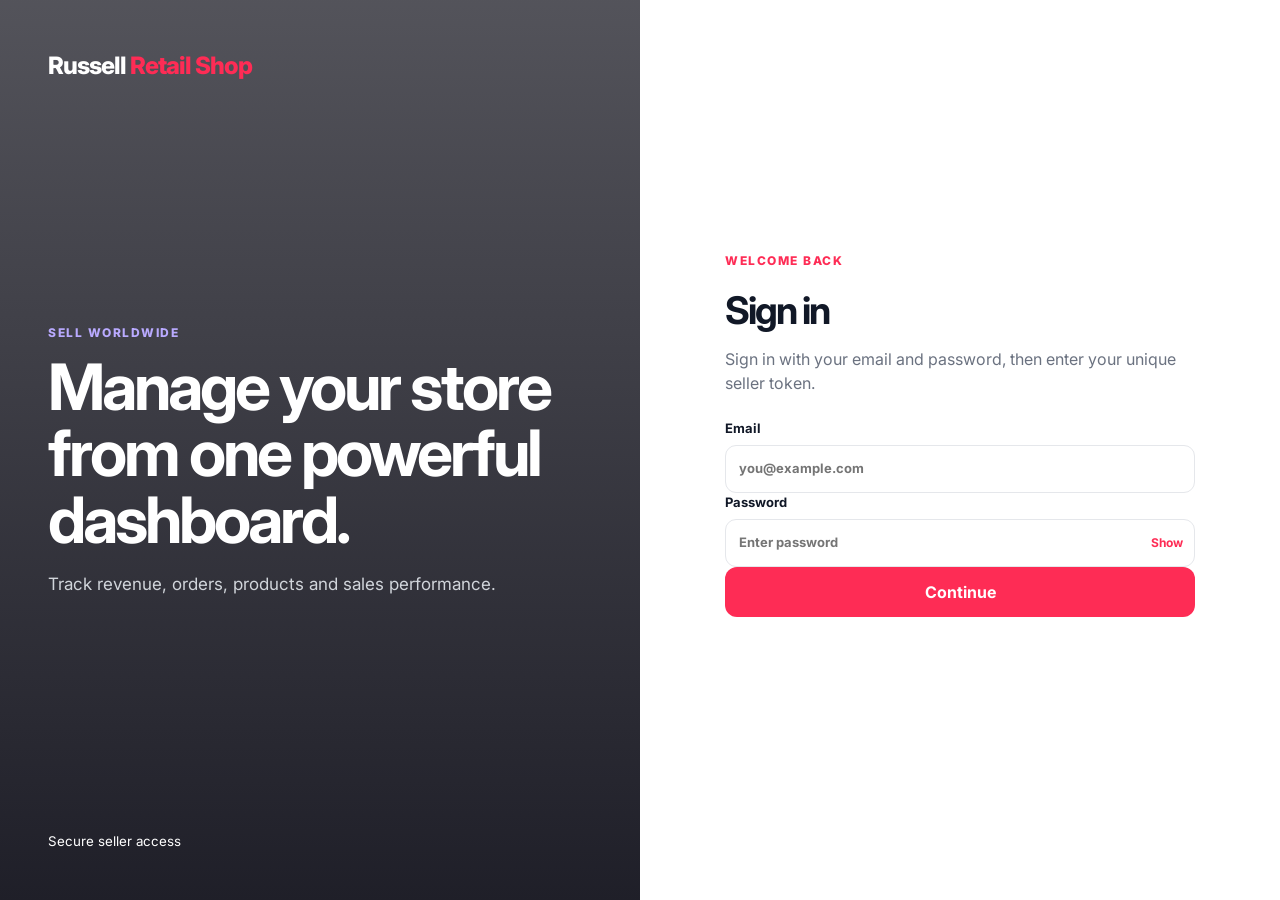
==== commit 7f93fa7b: "Add files via upload" ====
--- a/index.html
+++ b/index.html
@@ -26,13 +26,14 @@
         <div class="auth-heading">
           <span class="eyebrow">WELCOME BACK</span>
           <h2>Sign in</h2>
-          <p>Enter any name and password to open the local dashboard.</p>
+          <p>Sign in with your email and password, then enter your unique seller token.</p>
         </div>
 
         <form id="loginForm" class="auth-form">
+          <div id="credentialsStep">
           <label>
-            Name
-            <input type="text" id="loginName" placeholder="Your name" required />
+            Email
+            <input type="email" id="loginEmail" placeholder="you@example.com" required />
           </label>
           <label>
             Password
@@ -41,19 +42,32 @@
               <button type="button" id="togglePassword">Show</button>
             </div>
           </label>
+          <button type="button" class="btn btn-primary btn-block" id="continueToToken">Continue</button>
+          </div>
+          <div id="tokenStep" hidden>
+          <label>
+            Unique seller token
+            <input type="text" id="loginToken" placeholder="Contact admin for unique Token" autocomplete="one-time-code" />
+          </label>
           <button type="submit" class="btn btn-primary btn-block">Sign in</button>
+          <button type="button" class="text-btn" id="backToCredentials">Back</button>
+          </div>
           <p class="form-message" id="loginMessage"></p>
         </form>
       </div>
     </section>
   </main>
 
+  <script src="access-control.js"></script>
   <script>
     const form = document.getElementById('loginForm');
-    const nameInput = document.getElementById('loginName');
+    const emailInput = document.getElementById('loginEmail');
     const passwordInput = document.getElementById('loginPassword');
+    const tokenInput = document.getElementById('loginToken');
     const message = document.getElementById('loginMessage');
     const toggle = document.getElementById('togglePassword');
+    const credentialsStep = document.getElementById('credentialsStep');
+    const tokenStep = document.getElementById('tokenStep');
 
     toggle.addEventListener('click', () => {
       const showing = passwordInput.type === 'text';
@@ -61,13 +75,45 @@
       toggle.textContent = showing ? 'Show' : 'Hide';
     });
 
+    document.getElementById('continueToToken').addEventListener('click', () => {
+      if (!emailInput.value.trim() || !passwordInput.value) {
+        form.reportValidity();
+        return;
+      }
+      credentialsStep.hidden = true;
+      tokenStep.hidden = false;
+      tokenInput.required = true;
+      tokenInput.focus();
+      message.textContent = '';
+    });
+
+    document.getElementById('backToCredentials').addEventListener('click', () => {
+      tokenStep.hidden = true;
+      credentialsStep.hidden = false;
+      tokenInput.required = false;
+      message.textContent = '';
+    });
+
     form.addEventListener('submit', event => {
       event.preventDefault();
-      const name = nameInput.value.trim();
-      if (!name || !passwordInput.value) return;
+      const email = emailInput.value.trim();
+      const password = passwordInput.value;
+      const token = tokenInput.value.trim();
 
-      localStorage.setItem('russellDashboardLoggedIn', 'true');
-      localStorage.setItem('russellDashboardUser', JSON.stringify({ name }));
+      if (!email || !password || !token) {
+        message.textContent = 'Please enter your email, password, and token.';
+        message.className = 'form-message';
+        return;
+      }
+
+      const account = findSellerAccount(email, token);
+      if (!account) {
+        message.textContent = 'That email and token do not match an approved seller account.';
+        message.className = 'form-message';
+        return;
+      }
+
+      saveSellerSession(account);
 
       message.textContent = 'Login successful. Opening dashboard...';
       message.className = 'form-message success';
--- a/styles.css
+++ b/styles.css
@@ -2005,6 +2005,78 @@
 
 .analytics-panel {
   margin-top: 16px;
+}
+
+.payments-panel {
+  margin-top: 16px;
+}
+
+.payment-card-mini {
+  background: linear-gradient(135deg, #fff7f9 0%, #fff 100%);
+  border: 1px solid #ffe0e8;
+  border-radius: 16px;
+  padding: 20px;
+  display: grid;
+  gap: 14px;
+}
+
+.payment-brand {
+  display: flex;
+  align-items: center;
+  gap: 12px;
+}
+
+.payment-icon {
+  width: 44px;
+  height: 44px;
+  border-radius: 12px;
+  background: var(--primary);
+  color: #fff;
+  display: grid;
+  place-items: center;
+  font-weight: 800;
+  font-size: 22px;
+}
+
+.payment-brand strong {
+  font-size: 15px;
+}
+
+.payment-brand p {
+  font-size: 12px;
+  color: var(--muted);
+}
+
+.payment-details {
+  background: #fff;
+  border: 1px solid var(--line);
+  border-radius: 12px;
+  padding: 14px;
+  display: flex;
+  justify-content: space-between;
+  align-items: center;
+  gap: 10px;
+}
+
+.payment-details span {
+  color: var(--muted);
+  font-size: 12px;
+}
+
+.payment-details strong {
+  font-size: 16px;
+  color: var(--primary);
+}
+
+.payment-note {
+  background: #fff5f7;
+  border-radius: 12px;
+  padding: 12px 14px;
+}
+
+.payment-note p {
+  color: #8d2f4c;
+  font-size: 12px;
 }
 
 .analytics-period {
